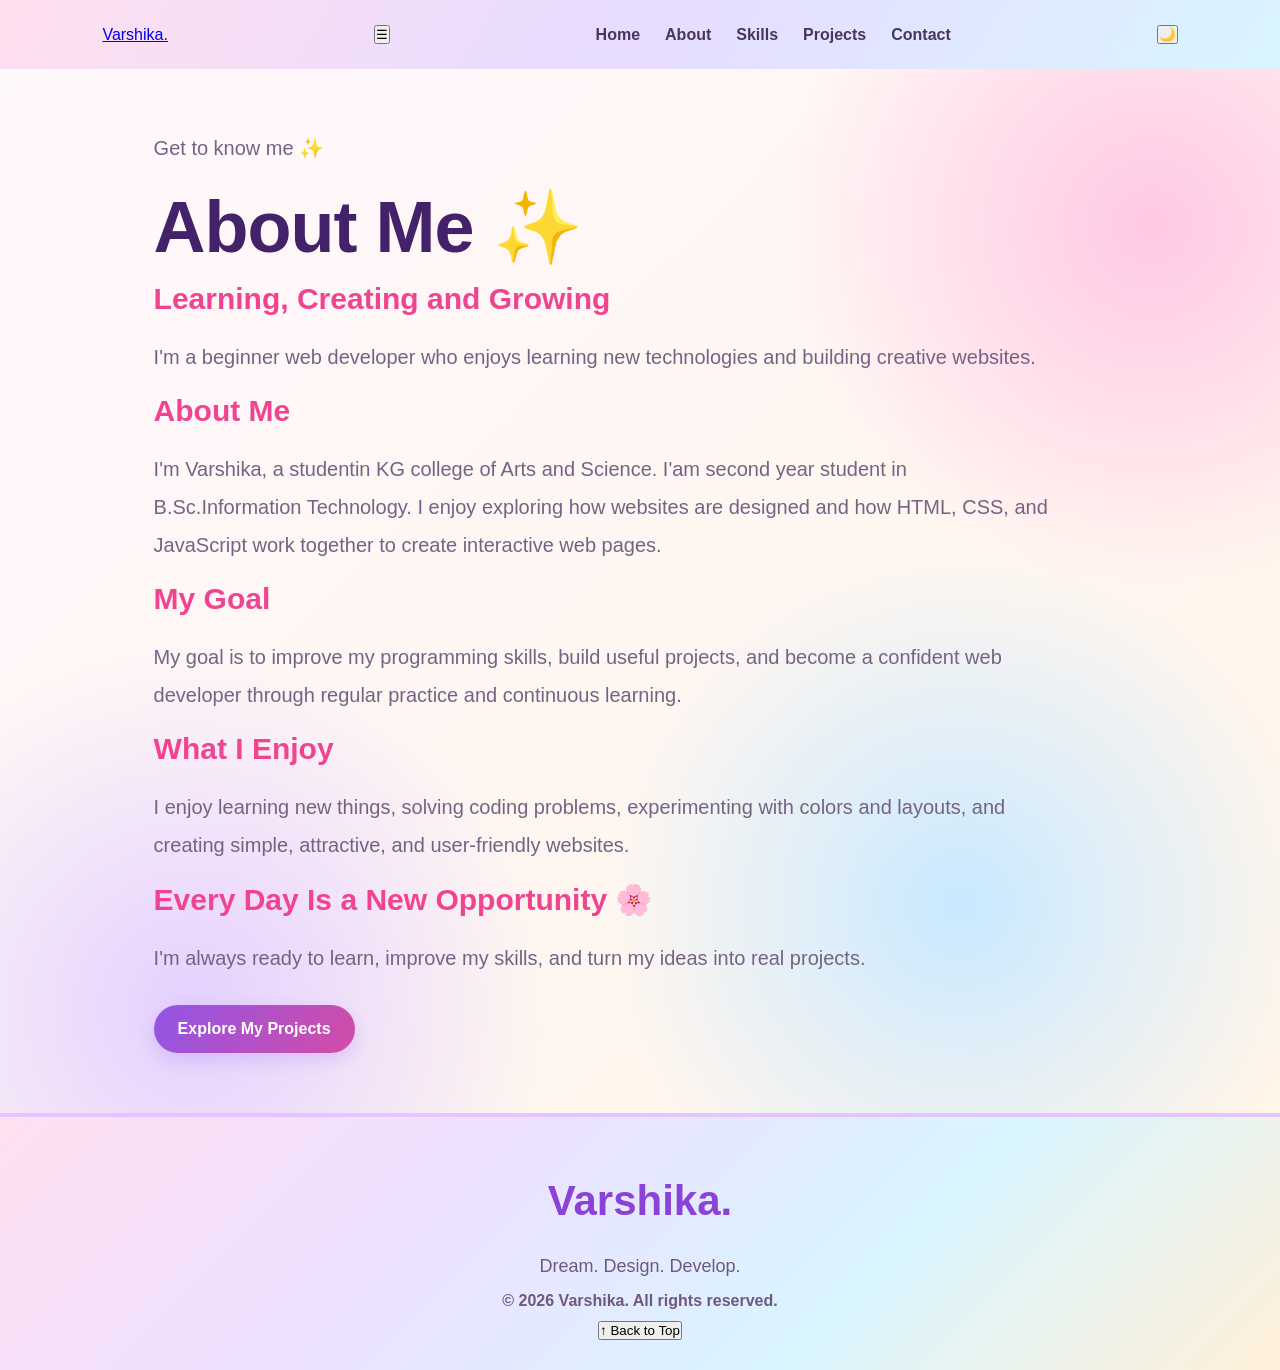
==== about.html @ 9f2ab012 "Add files via upload" ====
<!DOCTYPE html>
<html lang="en">
<head>
    <meta charset="UTF-8">
    <meta name="viewport" content="width=device-width, initial-scale=1.0">
    <title>About Me | Varshika Portfolio</title>
    <link rel="stylesheet" href="style.css">
</head>
<body>

    <header>
        <a href="index.html" class="logo">Varshika.</a>

        <button id="menuToggle" class="menu-toggle"
                type="button" aria-label="Open navigation menu"
                aria-expanded="false">
            ☰
        </button>

        <nav id="navigation">
            <a href="index.html">Home</a>
            <a href="about.html" class="active">About</a>
            <a href="skills.html">Skills</a>
            <a href="projects.html">Projects</a>
            <a href="contact.html">Contact</a>
        </nav>

        <button id="themeToggle" class="theme-toggle"
                type="button" aria-label="Switch to dark theme">
            🌙
        </button>
    </header>

    <main class="inner-page">

        <section class="page-heading">
            <p class="welcome">
                Get to know me ✨
            </p>

            <h1>About <span>Me</span></h1>

            <h2>Learning, Creating and Growing</h2>

            <p>
                I'm a beginner web developer who enjoys learning new
                technologies and building creative websites.
            </p>
        </section>

        <section class="about-content">
            <div class="about-card">
                <h2>About Me</h2>
                <p>
                    I'm Varshika, a studentin KG college of Arts and Science.
                    I'am second year student in B.Sc.Information Technology.
                    I enjoy exploring how websites are designed and how
                    HTML, CSS, and JavaScript work together to create
                    interactive web pages.
                </p>
            </div>

            <div class="about-card">
                <h2>My Goal</h2>
                <p>
                    My goal is to improve my programming skills, build
                    useful projects, and become a confident web developer
                    through regular practice and continuous learning.
                </p>
            </div>

            <div class="about-card">
                <h2>What I Enjoy</h2>
                <p>
                    I enjoy learning new things, solving coding problems,
                    experimenting with colors and layouts, and creating
                    simple, attractive, and user-friendly websites.
                </p>
            </div>
        </section>

        <section class="skills-note">
            <h2>Every Day Is a New Opportunity 🌸</h2>
            <p>
                I'm always ready to learn, improve my skills, and turn
                my ideas into real projects.
            </p>
            <a href="projects.html" class="btn primary-btn">
                Explore My Projects
            </a>
        </section>

    </main>

    <footer class="footer">
        <h2>Varshika.</h2>
        <p>Dream. Design. Develop.</p>
        <p class="copyright">
            © <span id="year"></span> Varshika. All rights reserved.
        </p>
        <button id="backToTop" class="back-to-top" type="button">
            ↑ Back to Top
        </button>
    </footer>

    <script src="script.js"></script>
</body>
</html>
---- style.css ----
* {
    margin: 0;
    padding: 0;
    box-sizing: border-box;
}
html {
    scroll-behavior: smooth;
}
body {
    font-family: 'Segoe UI', sans-serif;
    background: #fff8fc;
    color: #35234f;
    min-height: 100vh;
}
header {
    display: flex;
    justify-content: space-between;
    align-items: center;
    padding: 25px 8%;
    background: linear-gradient(120deg, #ffe0f0, #e7dcff, #d9f5ff);
    box-shadow: 0 4px 20px #a17bc51a;
}
header h2 {
    font-size: 30px;
    font-weight: 800;
    color: #8b42d6;
    letter-spacing: 1px;
}
nav {
    display: flex;
    gap: 25px;
    flex-wrap: wrap;
}
nav a {
    text-decoration: none;
    color: #49365f;
    font-weight: 600;
    transition: 0.3s ease;
}
nav a:hover {
    color: #f04491;
    transform: translateY(-3px);
}
main {
    min-height: 78vh;
    display: flex;
    flex-direction: column;
    justify-content: center;
    align-items: flex-start;
    padding: 60px 12%;
    background:
        radial-gradient(circle at 90% 15%, #ffc8e5 0, transparent 25%),
        radial-gradient(circle at 75% 80%, #c9e9ff 0, transparent 28%),
        radial-gradient(circle at 15% 90%, #e4d0ff 0, transparent 25%),
        linear-gradient(135deg, #fff8fc, #fff5e9);
}
main > p:first-child {
    background: linear-gradient(120deg, #ead5ff, #ffd8eb);
    color: #843dbb;
    padding: 13px 22px;
    border-radius: 30px;
    margin-bottom: 25px;
    font-size: 15px;
    font-weight: 600;
    box-shadow: 0 5px 15px #b17ad526;
}
main h1 {
    font-size: clamp(42px, 6vw, 72px);
    margin-bottom: 12px;
    color: #432269;
    font-weight: 800;
    letter-spacing: -1px;
}
main h1::after {
    content: " ✨";
}
main h2 {
    font-size: 30px;
    color: #f04491;
    margin-bottom: 22px;
    font-weight: 700;
}
main p {
    max-width: 900px;
    font-size: 20px;
    line-height: 1.9;
    margin-bottom: 18px;
    color: #756384;
}
main a {
    display: inline-block;
    text-decoration: none;
    padding: 15px 24px;
    border-radius: 30px;
    margin: 10px 12px 0 0;
    background: linear-gradient(120deg, #9255e8, #d34ca5);
    color: white;
    font-weight: 700;
    box-shadow: 0 7px 18px #9255e833;
    transition: 0.3s ease;
}
main a:hover {
    background: linear-gradient(120deg, #f04491, #ff8a65);
    transform: translateY(-5px) scale(1.03);
    box-shadow: 0 10px 22px #f0449140;
}
footer {
    text-align: center;
    padding: 20px;
    background-color: #f0e6ff;
    color: #706080;
}
.footer {
    text-align: center;
    padding: 60px 20px 30px;
    background: linear-gradient(
        135deg,
        #ffe0f0,
        #eee0ff,
        #d9f5ff,
        #fff0d9
    );
    color: #493773;
    position: relative;
    overflow: hidden;
    border-top: 4px solid #e5c5ff;
}
.footer h2 {
    font-size: 42px;
    color: #8b42d6;
    margin-bottom: 25px;
}
.footer > p {
    font-size: 18px;
    line-height: 1.8;
    margin-bottom: 5px;
    color: #715781;
}
.social-links {
    display: flex;
    justify-content: center;
    flex-wrap: wrap;
    gap: 20px;
    margin: 45px auto 65px;
}
.social-links a {
    display: inline-flex;
    align-items: center;
    justify-content: center;
    min-width: 190px;
    padding: 18px 25px;
    border-radius: 50px;
    text-decoration: none;
    color: white;
    font-size: 18px;
    font-weight: bold;
    box-shadow: 0 7px 18px #49308020;
    transition: 0.3s ease;
}
.social-links a:hover {
    transform: translateY(-7px) rotate(-1deg);
    box-shadow: 0 12px 24px #49308035;
}
.github {
    background: linear-gradient(135deg, #39304f, #665080);
    gap: 10px;
}
.github img {
    width: 24px;
    height: 24px;
    object-fit: contain;
}
.whatsapp {
    background: linear-gradient(135deg, #20bf6b, #8edb79);
}
.linkedin {
    background: linear-gradient(135deg, #0879cf, #46c2e8);
}
.email {
    background: linear-gradient(135deg, #f04491, #ff8a65);
}
.footer-divider {
    display: flex;
    align-items: center;
    justify-content: center;
    gap: 25px;
    max-width: 800px;
    margin: 0 auto 35px;
}
.footer-divider::before,
.footer-divider::after {
    content: "";
    height: 2px;
    background: linear-gradient(90deg, #e6b5f5, #ffb6d9, #a9dfff);
    flex: 1;
}
.footer-divider span {
    font-size: 30px;
    color: #e754a6;
}
.footer .copyright {
    font-size: 16px;
    color: #715781;
    font-weight: 600;
}
@media (max-width: 768px) {
    header {
        flex-direction: column;
        gap: 20px;
        padding: 22px 5%;
    }
    nav {
        flex-wrap: wrap;
        justify-content: center;
        gap: 15px;
    }
    nav a {
        font-size: 14px;
    }
    main {
        padding: 45px 7%;
        min-height: 75vh;
    }
    main h1 {
        font-size: 42px;
    }
    main h2 {
        font-size: 24px;
    }
}
@media (max-width: 600px) {
    .footer {
        padding: 45px 15px 25px;
    }
    .footer h2 {
        font-size: 32px;
    }
    .footer > p {
        font-size: 15px;
    }
    .social-links {
        gap: 15px;
        margin: 35px auto 50px;
    }
    .social-links a {
        width: 80%;
        min-width: 0;
        padding: 15px;
        font-size: 16px;
    }
}
.profile-photo {
    position: absolute;
    right: 8%;
    top: 50%;
    transform: translateY(-50%);
    z-index: 1;
}
.profile-photo img {
    width: 300px;
    height: 400px;
    object-fit: cover;
    border-radius: 25px;
    border: 5px solid white;
    box-shadow: 0 8px 25px #8054c733;
}
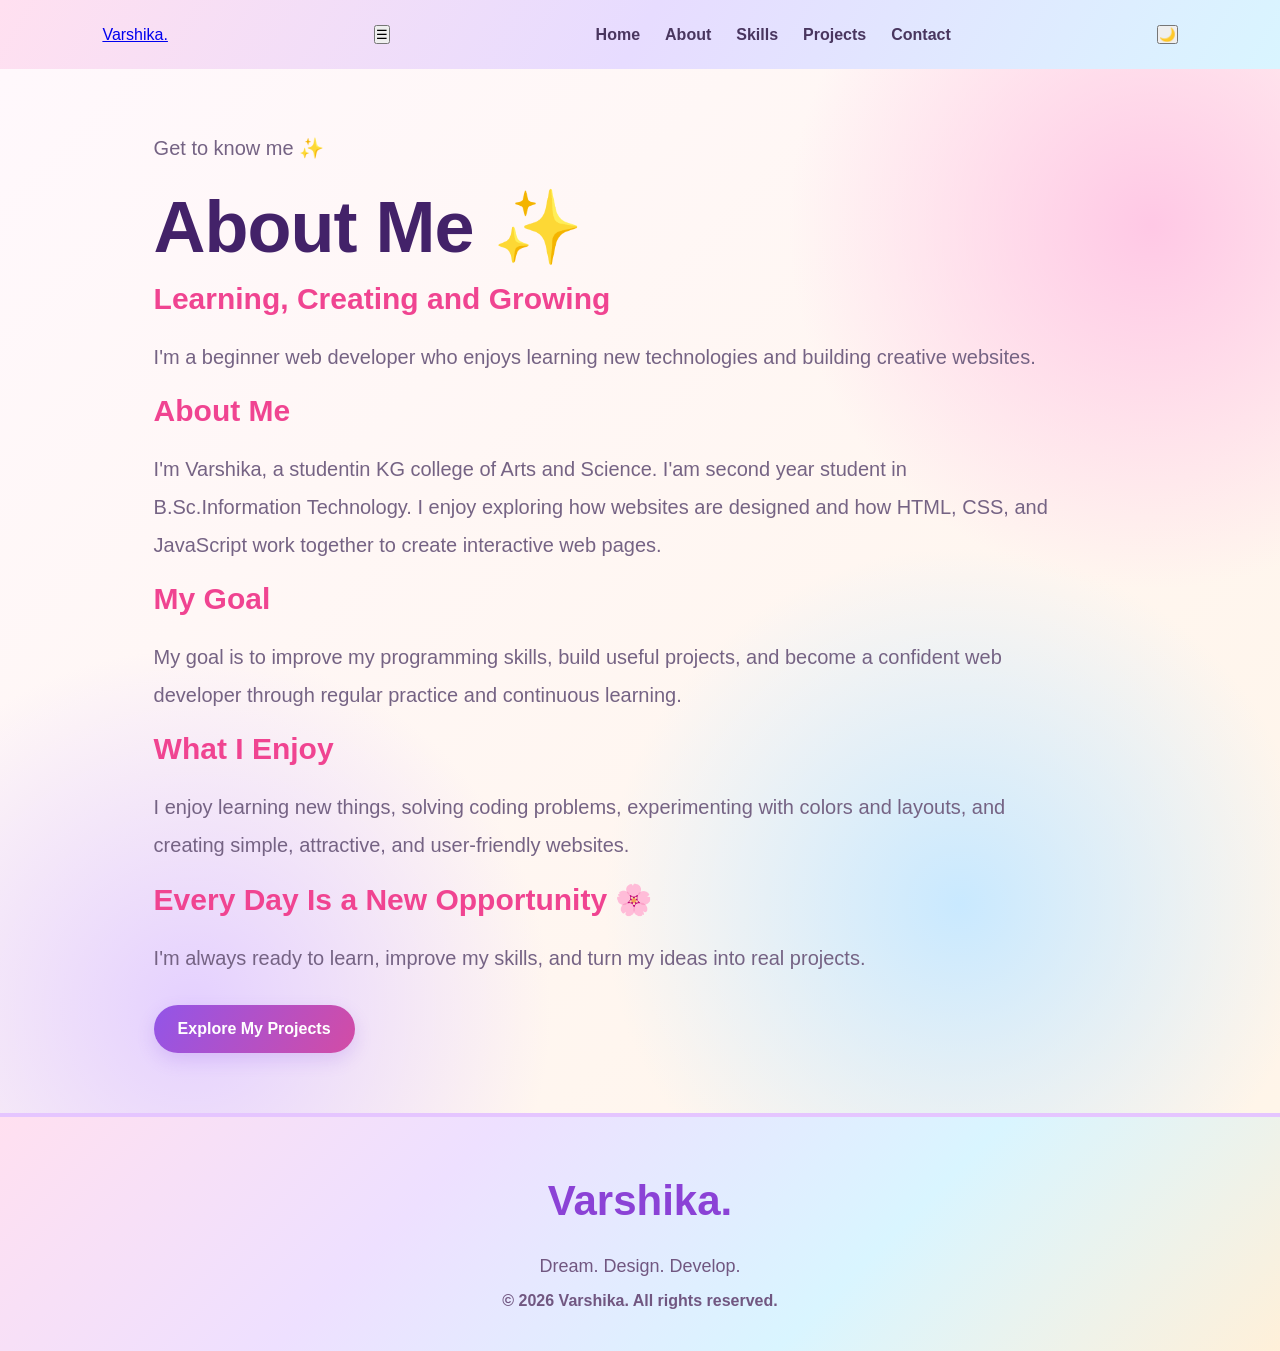
==== commit 7ffa5580: "Reformat about.html" ====
--- a/about.html
+++ b/about.html
@@ -99,9 +99,6 @@
         <p class="copyright">
             © <span id="year"></span> Varshika. All rights reserved.
         </p>
-        <button id="backToTop" class="back-to-top" type="button">
-            ↑ Back to Top
-        </button>
     </footer>
 
     <script src="script.js"></script>
